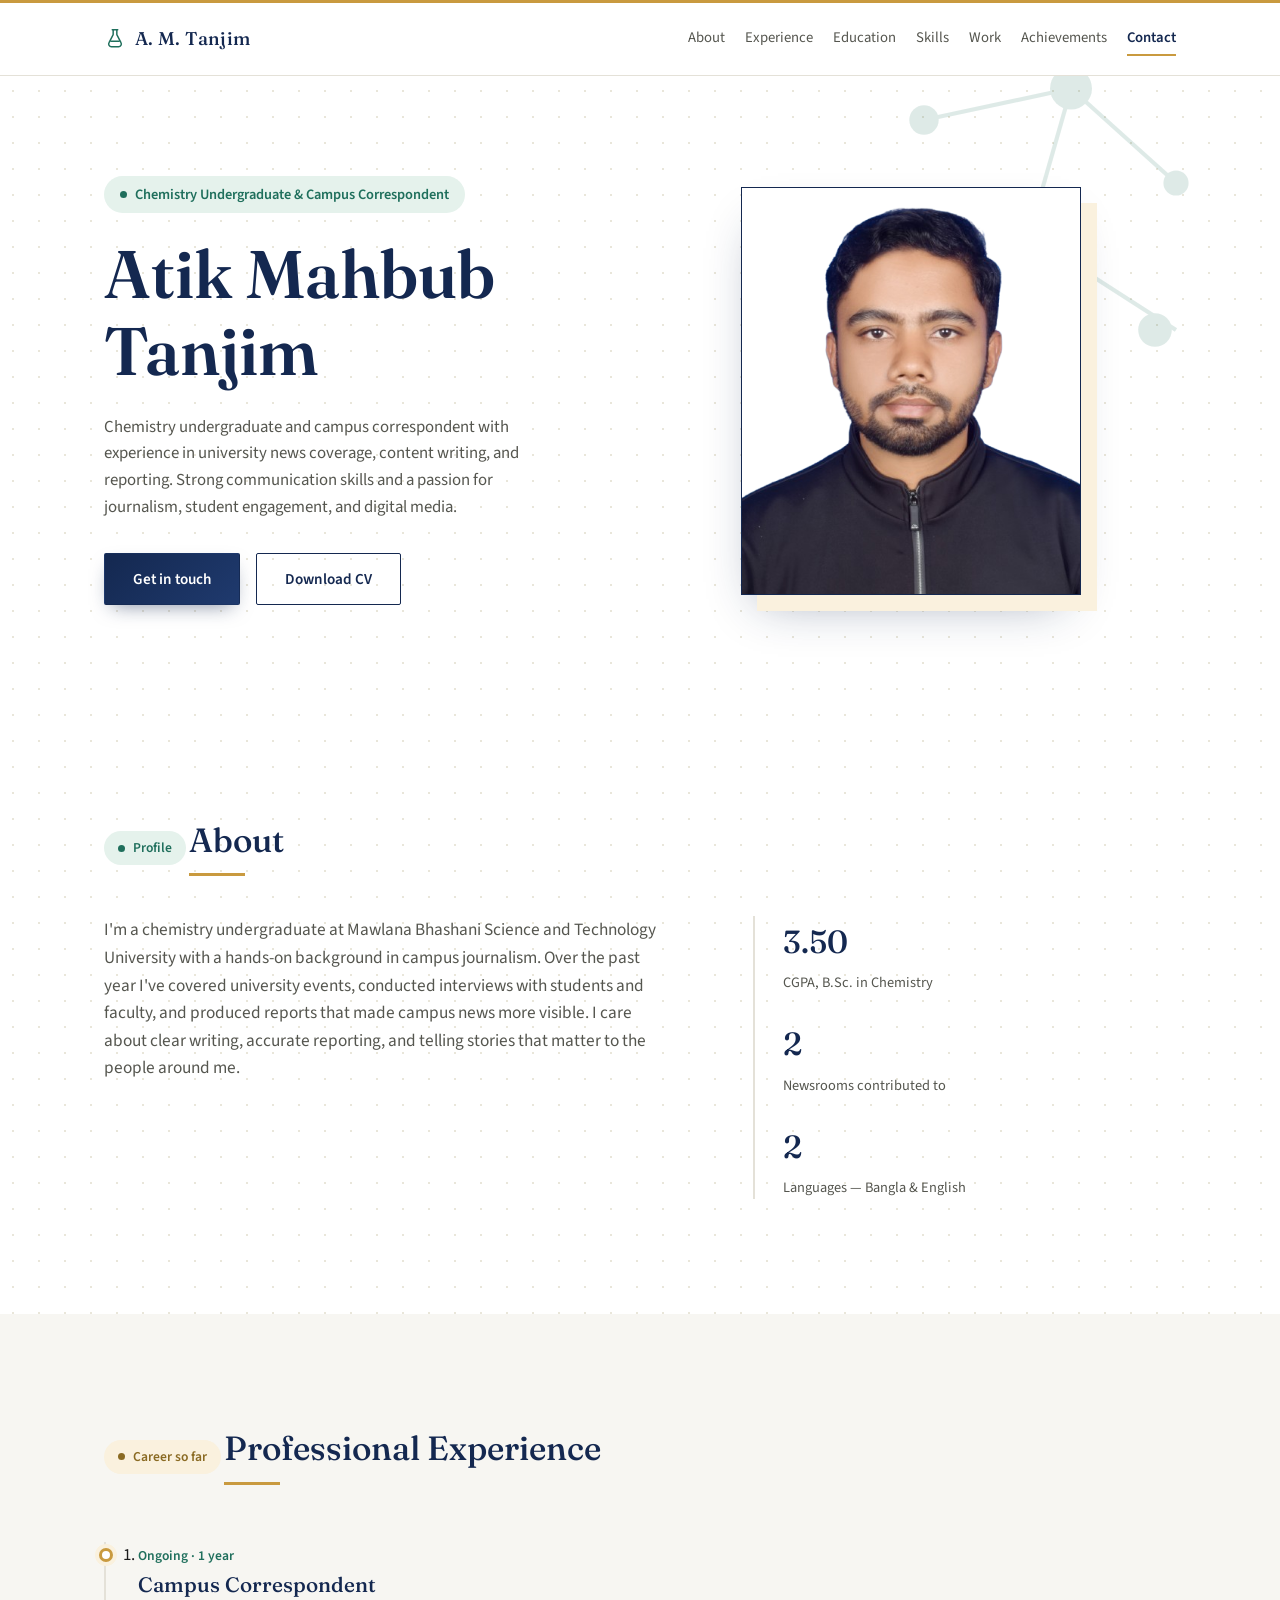
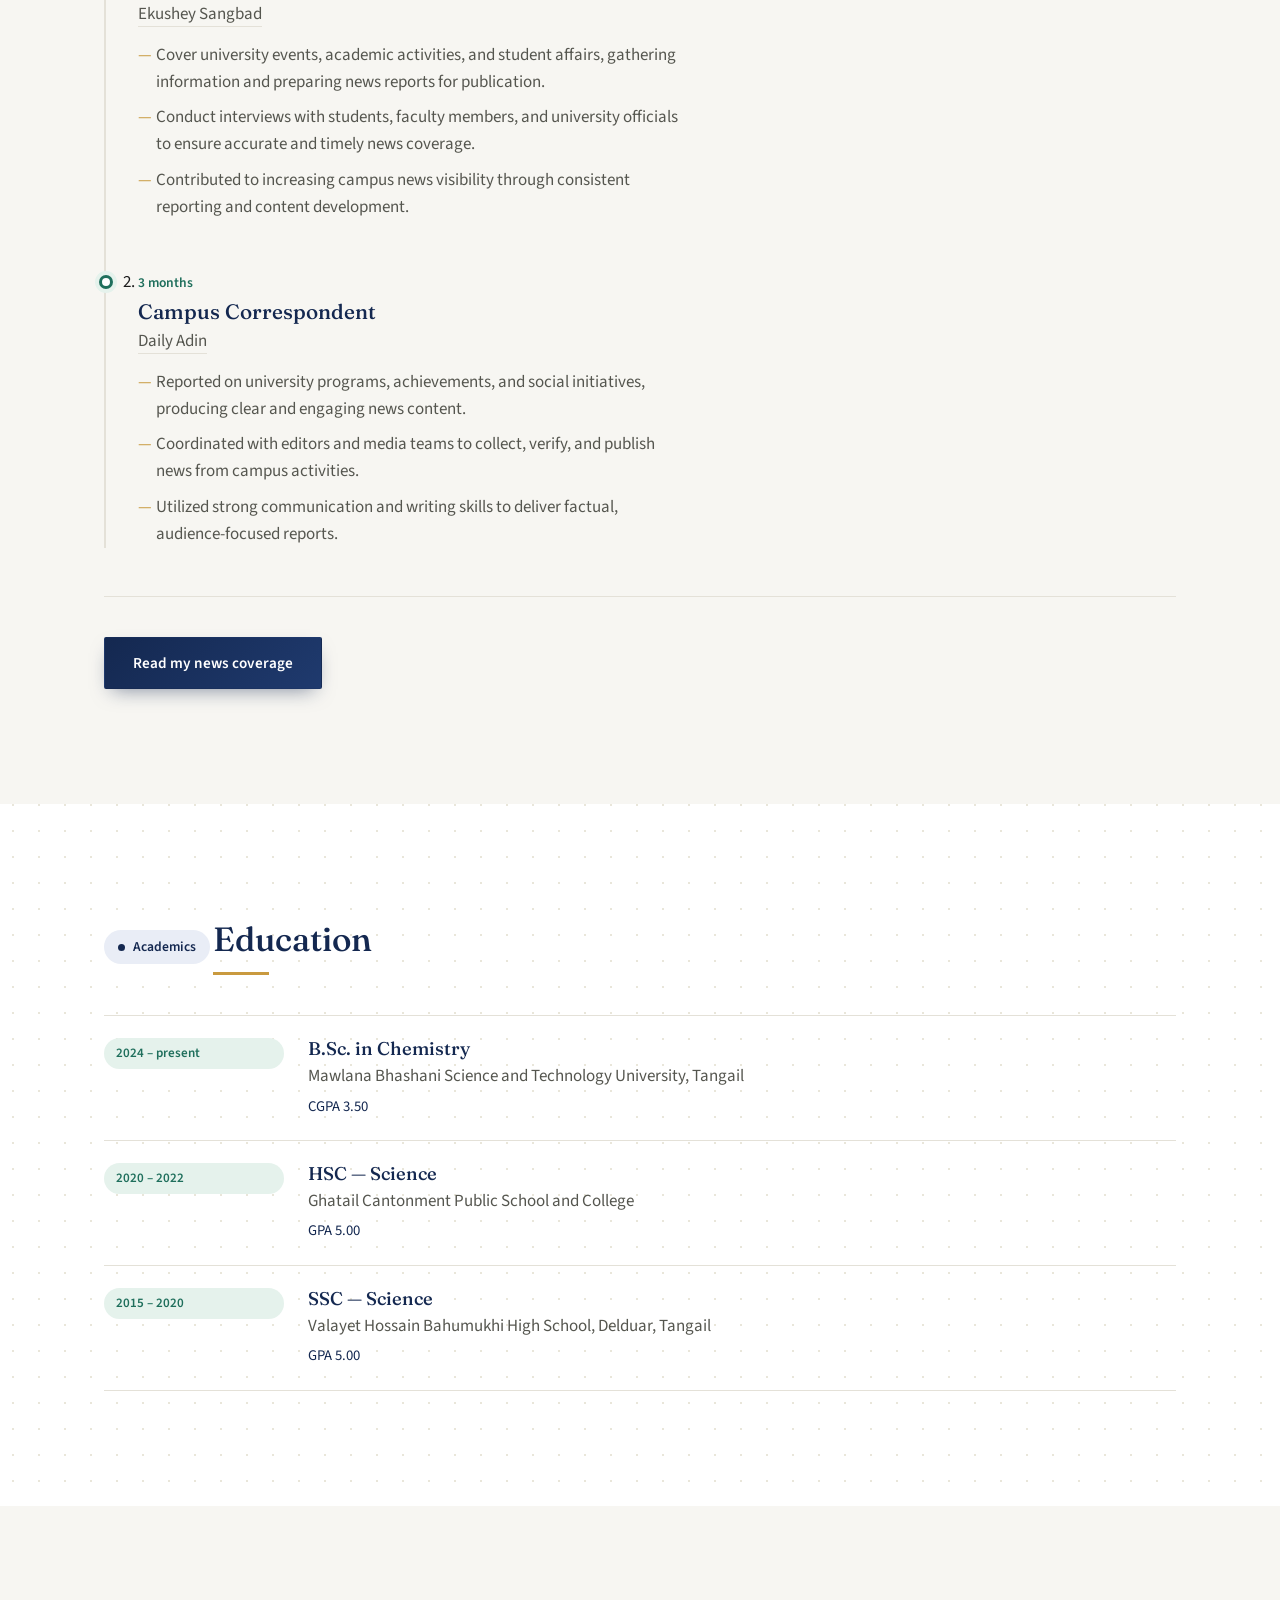
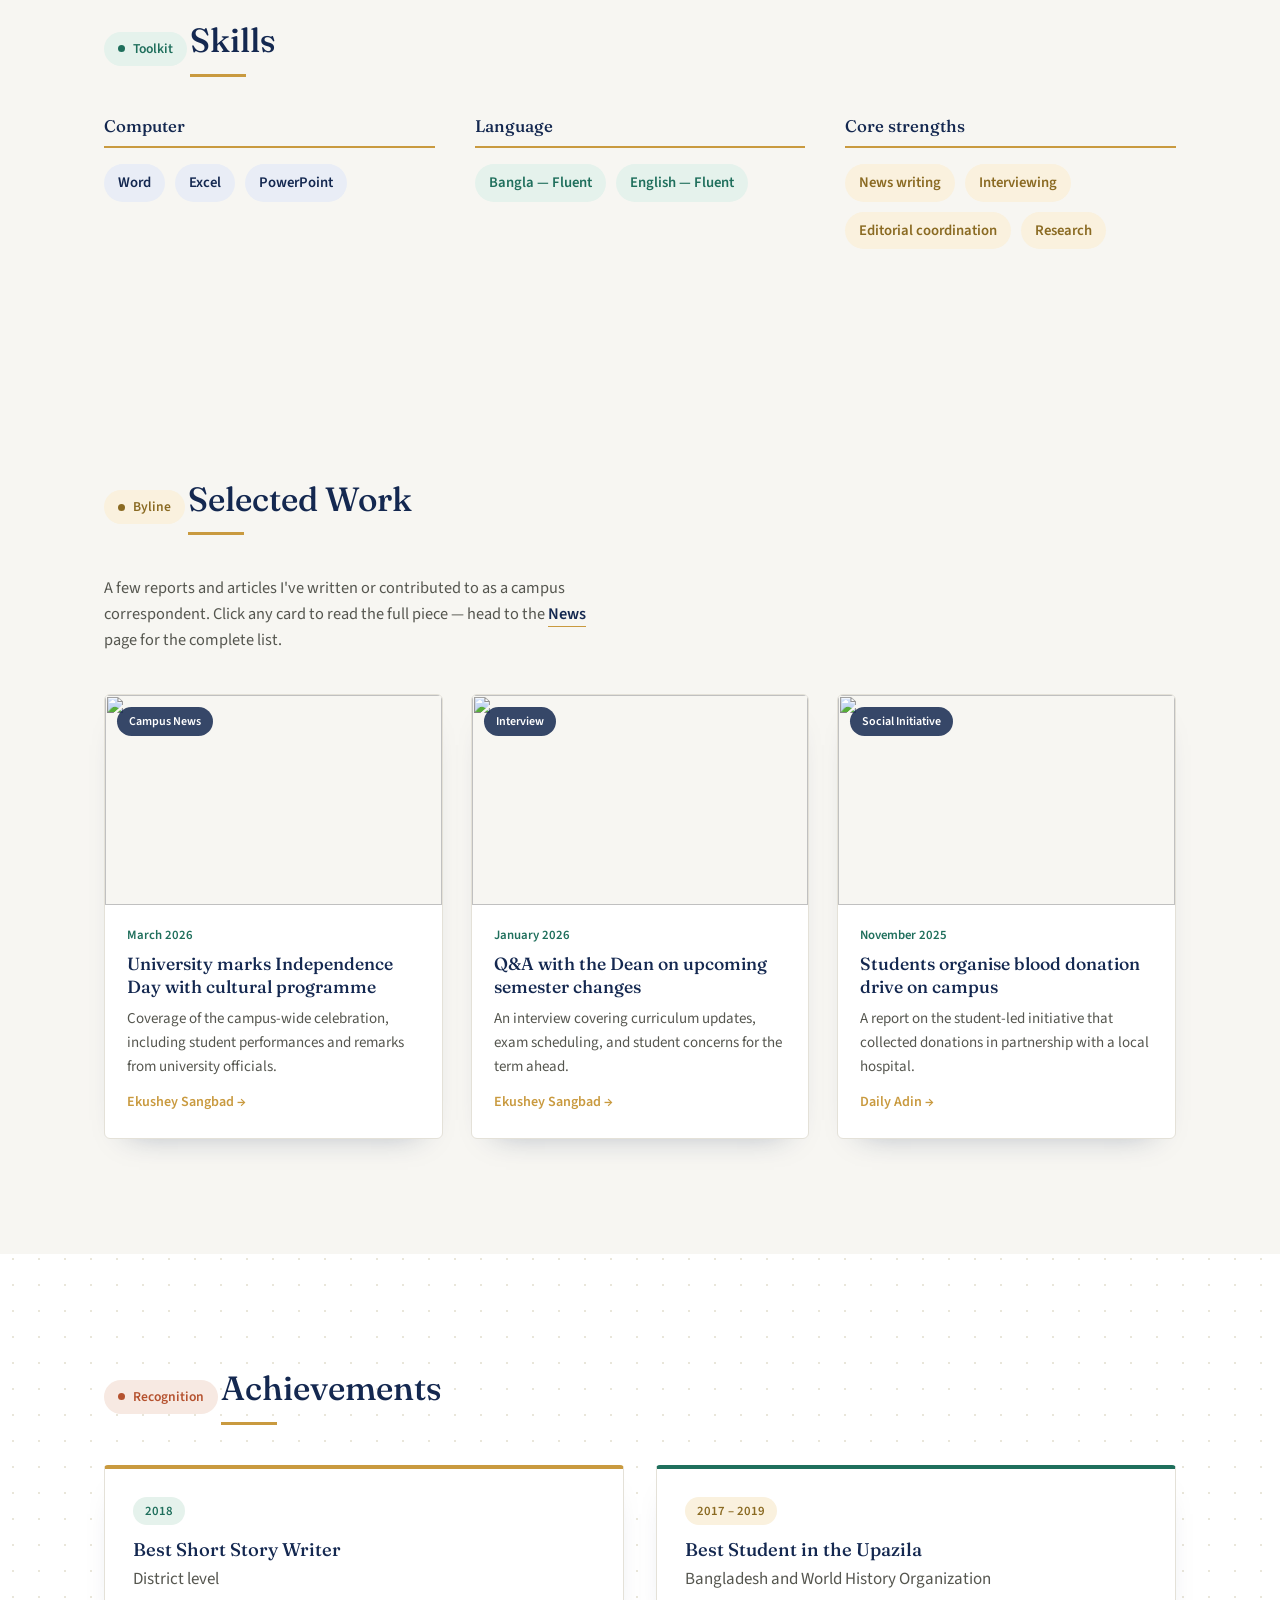
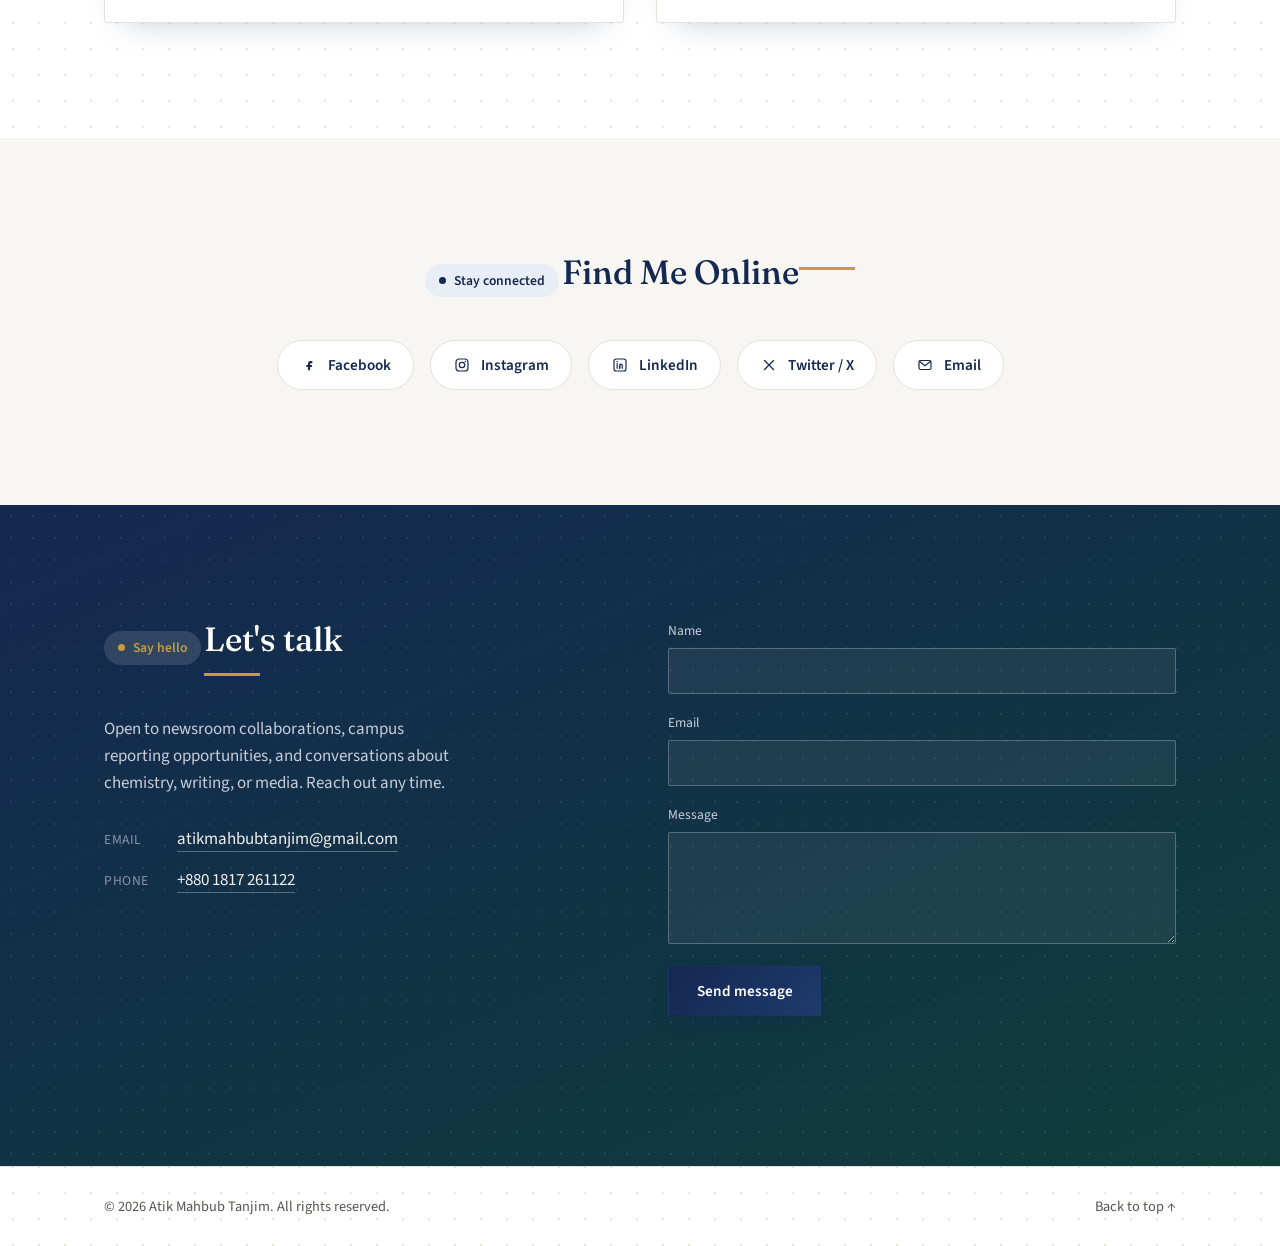
==== index.html @ 87c9ecf7 "fst stage" ====
<!DOCTYPE html>
<html lang="en">
<head>
<meta charset="UTF-8">
<meta name="viewport" content="width=device-width, initial-scale=1.0">
<title>Atik Mahbub Tanjim — Portfolio</title>
<link rel="preconnect" href="https://fonts.googleapis.com">
<link rel="preconnect" href="https://fonts.gstatic.com" crossorigin>
<link href="https://fonts.googleapis.com/css2?family=Fraunces:opsz,wght@9..144,400;9..144,500;9..144,600&family=Source+Sans+3:wght@400;500;600;700&display=swap" rel="stylesheet">
<link rel="stylesheet" href="style.css">
</head>
<body>

<!-- ============ HEADER / NAV ============ -->
<header class="site-header">
  <div class="container header-inner">
    <a href="#top" class="brand">
      <svg class="brand-mark" viewBox="0 0 24 24" fill="none" xmlns="http://www.w3.org/2000/svg" aria-hidden="true">
        <path d="M9 2h6M10 2v5.2L5.5 16A3 3 0 0 0 8.2 20.5h7.6A3 3 0 0 0 18.5 16L14 7.2V2" stroke="currentColor" stroke-width="1.6" stroke-linecap="round" stroke-linejoin="round"/>
        <path d="M7.5 14.5h9" stroke="currentColor" stroke-width="1.6" stroke-linecap="round"/>
      </svg>
      A. M. Tanjim
    </a>

    <button class="nav-toggle" id="navToggle" aria-label="Toggle navigation" aria-expanded="false">
      <span></span><span></span><span></span>
    </button>

    <nav class="site-nav" id="siteNav">
      <a href="#about">About</a>
      <a href="#experience">Experience</a>
      <a href="#education">Education</a>
      <a href="#skills">Skills</a>
      <a href="#work">Work</a>
      <a href="#achievements">Achievements</a>
      <a href="#contact" class="nav-cta">Contact</a>
    </nav>
  </div>
</header>

<main id="top">

  <!-- ============ HERO ============ -->
  <section class="hero container">
    <!-- decorative molecule motif, purely visual -->
    <svg class="hero-motif" viewBox="0 0 200 200" fill="none" xmlns="http://www.w3.org/2000/svg" aria-hidden="true">
      <circle cx="40" cy="40" r="7" fill="currentColor"/>
      <circle cx="110" cy="25" r="10" fill="currentColor"/>
      <circle cx="160" cy="70" r="6" fill="currentColor"/>
      <circle cx="90" cy="95" r="12" fill="currentColor"/>
      <circle cx="150" cy="140" r="8" fill="currentColor"/>
      <circle cx="55" cy="150" r="6" fill="currentColor"/>
      <line x1="40" y1="40" x2="110" y2="25" stroke="currentColor" stroke-width="2"/>
      <line x1="110" y1="25" x2="160" y2="70" stroke="currentColor" stroke-width="2"/>
      <line x1="110" y1="25" x2="90" y2="95" stroke="currentColor" stroke-width="2"/>
      <line x1="90" y1="95" x2="160" y2="140" stroke="currentColor" stroke-width="2"/>
      <line x1="90" y1="95" x2="55" y2="150" stroke="currentColor" stroke-width="2"/>
    </svg>

    <div class="hero-text">
      <p class="hero-kicker">Chemistry Undergraduate &amp; Campus Correspondent</p>
      <h1 class="hero-name">Atik Mahbub<br>Tanjim</h1>
      <p class="hero-summary">
        Chemistry undergraduate and campus correspondent with experience in
        university news coverage, content writing, and reporting. Strong
        communication skills and a passion for journalism, student
        engagement, and digital media.
      </p>
      <div class="hero-actions">
        <a href="#contact" class="btn btn-primary">Get in touch</a>
        <a href="https://drive.google.com/file/d/1IZigzf_Sqp4CQwXwoASq3M-AUhQZuPM5/view?usp=sharing" class="btn btn-ghost">Download CV</a>
      </div>
    </div>

    <div class="hero-photo-wrap">
      <!--
        PHOTO PLACEHOLDER (hero / profile photo)
        Replace the src below with your own image, e.g. "images/profile.jpg"
        Recommended: square or portrait photo, at least 500x600px.
      -->
      <img
        class="hero-photo"
        src="images/AtikMahabub.png"
        alt="Portrait of Atik Mahbub Tanjim">
    </div>
  </section>

  <!-- ============ ABOUT ============ -->
  <section id="about" class="section">
    <div class="container">
      <p class="eyebrow eyebrow-green">Profile</p>
      <h2 class="section-title">About</h2>
      <div class="about-grid">
        <p class="about-text">
          I'm a chemistry undergraduate at Mawlana Bhashani Science and
          Technology University with a hands-on background in campus
          journalism. Over the past year I've covered university events,
          conducted interviews with students and faculty, and produced
          reports that made campus news more visible. I care about clear
          writing, accurate reporting, and telling stories that matter to
          the people around me.
        </p>
        <div class="about-facts">
          <div class="fact">
            <span class="fact-value">3.50</span>
            <span class="fact-label">CGPA, B.Sc. in Chemistry</span>
          </div>
          <div class="fact">
            <span class="fact-value">2</span>
            <span class="fact-label">Newsrooms contributed to</span>
          </div>
          <div class="fact">
            <span class="fact-value">2</span>
            <span class="fact-label">Languages — Bangla &amp; English</span>
          </div>
        </div>
      </div>
    </div>
  </section>

  <!-- ============ EXPERIENCE ============ -->
  <section id="experience" class="section section-alt">
    <div class="container">
      <p class="eyebrow eyebrow-gold">Career so far</p>
      <h2 class="section-title">Professional Experience</h2>

      <ol class="timeline">
        <li class="timeline-item">
          <div class="timeline-marker" aria-hidden="true"></div>
          <div class="timeline-content">
            <p class="timeline-period">Ongoing · 1 year</p>
            <h3 class="timeline-role">Campus Correspondent</h3>
            <p class="timeline-org">
              <a href="https://ekusheysangbad.com" target="_blank" rel="noopener">Ekushey Sangbad</a>
            </p>
            <ul class="timeline-list">
              <li>Cover university events, academic activities, and student affairs, gathering information and preparing news reports for publication.</li>
              <li>Conduct interviews with students, faculty members, and university officials to ensure accurate and timely news coverage.</li>
              <li>Contributed to increasing campus news visibility through consistent reporting and content development.</li>
            </ul>
          </div>
        </li>

        <li class="timeline-item">
          <div class="timeline-marker" aria-hidden="true"></div>
          <div class="timeline-content">
            <p class="timeline-period">3 months</p>
            <h3 class="timeline-role">Campus Correspondent</h3>
            <p class="timeline-org">
              <a href="https://dailyadin.com" target="_blank" rel="noopener">Daily Adin</a>
            </p>
            <ul class="timeline-list">
              <li>Reported on university programs, achievements, and social initiatives, producing clear and engaging news content.</li>
              <li>Coordinated with editors and media teams to collect, verify, and publish news from campus activities.</li>
              <li>Utilized strong communication and writing skills to deliver factual, audience-focused reports.</li>
            </ul>
          </div>
        </li>
      </ol>

      <div class="experience-cta">
        <a href="news.html" class="btn btn-primary">Read my news coverage</a>
      </div>
    </div>
  </section>

  <!-- ============ EDUCATION ============ -->
  <section id="education" class="section">
    <div class="container">
      <p class="eyebrow eyebrow-navy">Academics</p>
      <h2 class="section-title">Education</h2>

      <div class="edu-list">
        <div class="edu-item">
          <div class="edu-when">2024 – present</div>
          <div class="edu-what">
            <h3>B.Sc. in Chemistry</h3>
            <p>Mawlana Bhashani Science and Technology University, Tangail</p>
            <p class="edu-detail">CGPA 3.50</p>
          </div>
        </div>

        <div class="edu-item">
          <div class="edu-when">2020 – 2022</div>
          <div class="edu-what">
            <h3>HSC — Science</h3>
            <p>Ghatail Cantonment Public School and College</p>
            <p class="edu-detail">GPA 5.00</p>
          </div>
        </div>

        <div class="edu-item">
          <div class="edu-when">2015 – 2020</div>
          <div class="edu-what">
            <h3>SSC — Science</h3>
            <p>Valayet Hossain Bahumukhi High School, Delduar, Tangail</p>
            <p class="edu-detail">GPA 5.00</p>
          </div>
        </div>
      </div>
    </div>
  </section>

  <!-- ============ SKILLS ============ -->
  <section id="skills" class="section section-alt">
    <div class="container">
      <p class="eyebrow eyebrow-green">Toolkit</p>
      <h2 class="section-title">Skills</h2>

      <div class="skills-grid">
        <div class="skill-block">
          <h3>Computer</h3>
          <ul class="tag-list">
            <li>Word</li>
            <li>Excel</li>
            <li>PowerPoint</li>
          </ul>
        </div>
        <div class="skill-block">
          <h3>Language</h3>
          <ul class="tag-list">
            <li>Bangla — Fluent</li>
            <li>English — Fluent</li>
          </ul>
        </div>
        <div class="skill-block">
          <h3>Core strengths</h3>
          <ul class="tag-list">
            <li>News writing</li>
            <li>Interviewing</li>
            <li>Editorial coordination</li>
            <li>Research</li>
          </ul>
        </div>
      </div>
    </div>
  </section>

  <!-- ============ WORK / IN THE NEWS ============ -->
  <section id="work" class="section section-alt">
    <div class="container">
      <p class="eyebrow eyebrow-gold">Byline</p>
      <h2 class="section-title">Selected Work</h2>
      <p class="work-lede">
        A few reports and articles I've written or contributed to as a
        campus correspondent. Click any card to read the full piece —
        head to the <a href="news.html">News</a> page for the complete list.
      </p>

      <!--
        These cards are generated automatically from NEWS_ARTICLES,
        defined in news-data.js. To add or change an article, edit
        that file only — this grid (and the full News page) updates
        to match. Only the first 3 entries are shown here.
      -->
      <div class="news-grid" id="workGrid" data-limit="3"></div>

      <noscript>
        <p>Enable JavaScript to see the latest articles, or visit the
          <a href="news.html">News page</a> directly.</p>
      </noscript>
    </div>
  </section>

  <!-- ============ ACHIEVEMENTS ============ -->
  <section id="achievements" class="section">
    <div class="container">
      <p class="eyebrow eyebrow-rust">Recognition</p>
      <h2 class="section-title">Achievements</h2>

      <div class="achievements-grid">
        <div class="achievement">
          <p class="achievement-year">2018</p>
          <h3>Best Short Story Writer</h3>
          <p>District level</p>
        </div>
        <div class="achievement">
          <p class="achievement-year">2017 – 2019</p>
          <h3>Best Student in the Upazila</h3>
          <p>Bangladesh and World History Organization</p>
        </div>
      </div>
    </div>
  </section>

  <!-- ============ SOCIAL / CONNECT ============ -->
  <section id="connect" class="section section-alt social-section">
    <div class="container">
      <p class="eyebrow eyebrow-navy">Stay connected</p>
      <h2 class="section-title">Find Me Online</h2>

      <ul class="social-list">
        <!-- Demo links — replace href="#" with your real profile URLs -->
        <li>
          <a href="#" class="social-link" aria-label="Facebook" target="_blank" rel="noopener">
            <svg viewBox="0 0 24 24" fill="none" xmlns="http://www.w3.org/2000/svg" aria-hidden="true">
              <path d="M14 9.5h2.5V6.8h-2.5c-2 0-3.3 1.3-3.3 3.3v1.9H8.5v2.8h2.2V19h2.8v-4.2h2.2l.4-2.8h-2.6v-1.6c0-.6.4-.9.9-.9Z" fill="currentColor"/>
            </svg>
            <span>Facebook</span>
          </a>
        </li>
        <li>
          <a href="#" class="social-link" aria-label="Instagram" target="_blank" rel="noopener">
            <svg viewBox="0 0 24 24" fill="none" xmlns="http://www.w3.org/2000/svg" aria-hidden="true">
              <rect x="4" y="4" width="16" height="16" rx="4.5" stroke="currentColor" stroke-width="1.6"/>
              <circle cx="12" cy="12" r="3.6" stroke="currentColor" stroke-width="1.6"/>
              <circle cx="16.6" cy="7.4" r="1" fill="currentColor"/>
            </svg>
            <span>Instagram</span>
          </a>
        </li>
        <li>
          <a href="#" class="social-link" aria-label="LinkedIn" target="_blank" rel="noopener">
            <svg viewBox="0 0 24 24" fill="none" xmlns="http://www.w3.org/2000/svg" aria-hidden="true">
              <rect x="4" y="4" width="16" height="16" rx="3" stroke="currentColor" stroke-width="1.6"/>
              <path d="M8.2 10.2v6" stroke="currentColor" stroke-width="1.6" stroke-linecap="round"/>
              <circle cx="8.2" cy="7.7" r="1" fill="currentColor"/>
              <path d="M11.6 16.2v-3.4c0-1.2.8-1.9 1.8-1.9 1 0 1.6.7 1.6 1.9v3.4" stroke="currentColor" stroke-width="1.6" stroke-linecap="round" stroke-linejoin="round"/>
              <path d="M11.6 12v4.2" stroke="currentColor" stroke-width="1.6" stroke-linecap="round"/>
            </svg>
            <span>LinkedIn</span>
          </a>
        </li>
        <li>
          <a href="#" class="social-link" aria-label="Twitter / X" target="_blank" rel="noopener">
            <svg viewBox="0 0 24 24" fill="none" xmlns="http://www.w3.org/2000/svg" aria-hidden="true">
              <path d="M6 6l12 12M18 6 6 18" stroke="currentColor" stroke-width="1.7" stroke-linecap="round"/>
            </svg>
            <span>Twitter / X</span>
          </a>
        </li>
        <li>
          <a href="mailto:atikmahbubtanjim@gmail.com" class="social-link" aria-label="Email">
            <svg viewBox="0 0 24 24" fill="none" xmlns="http://www.w3.org/2000/svg" aria-hidden="true">
              <rect x="4" y="6" width="16" height="12" rx="2" stroke="currentColor" stroke-width="1.6"/>
              <path d="M4.5 7 12 13l7.5-6" stroke="currentColor" stroke-width="1.6" stroke-linecap="round" stroke-linejoin="round"/>
            </svg>
            <span>Email</span>
          </a>
        </li>
      </ul>
    </div>
  </section>

  <!-- ============ CONTACT ============ -->
  <section id="contact" class="section section-contact">
    <div class="container contact-inner">
      <div>
        <p class="eyebrow">Say hello</p>
        <h2 class="section-title">Let's talk</h2>
        <p class="contact-lede">
          Open to newsroom collaborations, campus reporting opportunities,
          and conversations about chemistry, writing, or media. Reach out
          any time.
        </p>
        <ul class="contact-details">
          <li>
            <span class="contact-label">Email</span>
            <a href="mailto:atikmahbubtanjim@gmail.com">atikmahbubtanjim@gmail.com</a>
          </li>
          <li>
            <span class="contact-label">Phone</span>
            <a href="tel:+8801817261122">+880 1817 261122</a>
          </li>
        </ul>
      </div>

      <form class="contact-form" id="contactForm" novalidate>
        <div class="form-row">
          <label for="name">Name</label>
          <input type="text" id="name" name="name" required>
        </div>
        <div class="form-row">
          <label for="email">Email</label>
          <input type="email" id="email" name="email" required>
        </div>
        <div class="form-row">
          <label for="message">Message</label>
          <textarea id="message" name="message" rows="4" required></textarea>
        </div>
        <button type="submit" class="btn btn-primary form-submit">Send message</button>
        <p class="form-note" id="formNote" role="status" aria-live="polite"></p>
      </form>
    </div>
  </section>

</main>

<footer class="site-footer">
  <div class="container footer-inner">
    <p>&copy; <span id="year"></span> Atik Mahbub Tanjim. All rights reserved.</p>
    <a href="#top" class="back-to-top">Back to top ↑</a>
  </div>
</footer>

<script src="news-data.js"></script>
<script src="script.js"></script>
</body>
</html>
---- style.css ----
/* =====================================================
   DESIGN TOKENS
   ===================================================== */
:root {
  --color-bg:        #ffffff;
  --color-bg-alt:    #f7f6f2;   /* very subtle warm off-white for alt sections */
  --color-ink:       #1b1b1b;
  --color-ink-soft:  #55564f;
  --color-navy:      #142850;   /* headings / primary ink accent */
  --color-navy-2:    #1f3a6e;   /* lighter navy for gradients */
  --color-green:     #1f6f5c;   /* chemistry-flask teal-green */
  --color-green-2:   #2f8f75;
  --color-brass:     #c99a3f;   /* rule lines / highlight, ink-ribbon gold */
  --color-rust:      #b5522f;   /* warm accent, used sparingly */
  --color-border:    #e4e1d8;

  --tint-navy:  #e9edf6;
  --tint-green: #e5f2ec;
  --tint-gold:  #faf1de;
  --tint-rust:  #f7e9e2;

  --font-display: "Fraunces", Georgia, "Times New Roman", serif;
  --font-body:    "Source Sans 3", -apple-system, BlinkMacSystemFont, "Segoe UI", sans-serif;

  --max-width: 1120px;
  --gap-section: clamp(64px, 9vw, 120px);
}

/* =====================================================
   RESET / BASE
   ===================================================== */
* { box-sizing: border-box; }

html {
  scroll-behavior: smooth;
  scroll-padding-top: 84px;
}

body {
  margin: 0;
  background:
    radial-gradient(circle, #e9e6da 1px, transparent 1px) 0 0 / 26px 26px,
    var(--color-bg);
  color: var(--color-ink);
  font-family: var(--font-body);
  font-size: 17px;
  line-height: 1.6;
  -webkit-font-smoothing: antialiased;
}

img { max-width: 100%; display: block; }

a {
  color: inherit;
  text-decoration: none;
}

h1, h2, h3 {
  font-family: var(--font-display);
  color: var(--color-navy);
  margin: 0;
  line-height: 1.15;
}

ul { margin: 0; padding: 0; list-style: none; }
p { margin: 0; }

.container {
  max-width: var(--max-width);
  margin-inline: auto;
  padding-inline: 24px;
}

.section {
  padding-block: var(--gap-section);
}

.section-alt {
  background: var(--color-bg-alt);
}

.section-title {
  font-size: clamp(1.6rem, 3vw, 2.1rem);
  font-weight: 500;
  margin-bottom: 40px;
  position: relative;
  display: inline-block;
}

.section-title::after {
  content: "";
  display: block;
  width: 56px;
  height: 3px;
  background: var(--color-brass);
  margin-top: 14px;
}

/* Colored eyebrow badge shown above a section title */
.eyebrow {
  display: inline-flex;
  align-items: center;
  gap: 8px;
  padding: 6px 14px;
  border-radius: 999px;
  font-size: 0.85rem;
  font-weight: 600;
  margin-bottom: 16px;
}

.eyebrow::before {
  content: "";
  width: 7px;
  height: 7px;
  border-radius: 50%;
  background: currentColor;
}

.eyebrow-navy  { background: var(--tint-navy);  color: var(--color-navy); }
.eyebrow-green { background: var(--tint-green); color: var(--color-green); }
.eyebrow-gold  { background: var(--tint-gold);  color: #8a6a22; }
.eyebrow-rust  { background: var(--tint-rust);  color: var(--color-rust); }

/* =====================================================
   BUTTONS
   ===================================================== */
.btn {
  display: inline-flex;
  align-items: center;
  justify-content: center;
  padding: 13px 28px;
  font-family: var(--font-body);
  font-size: 0.95rem;
  font-weight: 600;
  border-radius: 2px;
  border: 1.5px solid transparent;
  cursor: pointer;
  transition: background-color .18s ease, color .18s ease, border-color .18s ease;
}

.btn-primary {
  background: linear-gradient(135deg, var(--color-navy), var(--color-navy-2));
  color: #fff;
  box-shadow: 0 8px 20px -8px rgba(20, 40, 80, 0.55);
}
.btn-primary:hover { background: linear-gradient(135deg, #0e1c39, var(--color-navy)); }

.btn-ghost {
  background: transparent;
  color: var(--color-navy);
  border-color: var(--color-navy);
}
.btn-ghost:hover {
  background: var(--color-navy);
  color: #fff;
}

/* =====================================================
   HEADER / NAV
   ===================================================== */
.site-header {
  position: sticky;
  top: 0;
  z-index: 100;
  background: rgba(255, 255, 255, 0.92);
  backdrop-filter: saturate(180%) blur(8px);
  border-bottom: 1px solid var(--color-border);
  border-top: 3px solid var(--color-brass);
}

.header-inner {
  display: flex;
  align-items: center;
  justify-content: space-between;
  height: 72px;
}

.brand {
  display: inline-flex;
  align-items: center;
  gap: 9px;
  font-family: var(--font-display);
  font-size: 1.15rem;
  font-weight: 500;
  color: var(--color-navy);
  letter-spacing: 0.02em;
}

.brand-mark {
  width: 22px;
  height: 22px;
  color: var(--color-green);
  flex-shrink: 0;
}

.site-nav {
  display: flex;
  align-items: center;
  gap: 20px;
}

.site-nav a {
  font-size: 0.92rem;
  color: var(--color-ink-soft);
  padding-block: 4px;
  border-bottom: 2px solid transparent;
  transition: color .15s ease, border-color .15s ease;
  white-space: nowrap;
}

.site-nav a:hover {
  color: var(--color-navy);
  border-color: var(--color-brass);
}

.nav-cta {
  color: var(--color-navy) !important;
  font-weight: 600;
}

.site-nav a.is-active {
  color: var(--color-navy);
  border-color: var(--color-brass);
}

.nav-toggle {
  display: none;
  flex-direction: column;
  justify-content: center;
  gap: 5px;
  width: 36px;
  height: 36px;
  background: none;
  border: none;
  cursor: pointer;
  padding: 0;
}

.nav-toggle span {
  display: block;
  width: 100%;
  height: 2px;
  background: var(--color-navy);
  transition: transform .2s ease, opacity .2s ease;
}

/* =====================================================
   HERO
   ===================================================== */
.hero {
  position: relative;
  display: grid;
  grid-template-columns: 1.15fr 0.85fr;
  align-items: center;
  gap: 48px;
  padding-block: clamp(56px, 9vw, 100px);
  overflow: hidden;
}

.hero-motif {
  position: absolute;
  top: -40px;
  right: -60px;
  width: 420px;
  height: 420px;
  color: var(--color-green);
  opacity: 0.14;
  pointer-events: none;
  z-index: 0;
}

.hero-text, .hero-photo-wrap { position: relative; z-index: 1; }

.hero-kicker {
  display: inline-flex;
  align-items: center;
  gap: 8px;
  padding: 7px 16px;
  border-radius: 999px;
  background: var(--tint-green);
  font-size: 0.9rem;
  color: var(--color-green);
  font-weight: 600;
  margin-bottom: 22px;
}

.hero-kicker::before {
  content: "";
  width: 7px;
  height: 7px;
  border-radius: 50%;
  background: currentColor;
}

.hero-name {
  font-size: clamp(2.4rem, 6vw, 4.2rem);
  font-weight: 600;
  margin-bottom: 24px;
}

.hero-summary {
  max-width: 52ch;
  color: var(--color-ink-soft);
  font-size: 1.05rem;
  margin-bottom: 32px;
}

.hero-actions {
  display: flex;
  gap: 16px;
  flex-wrap: wrap;
}

.hero-photo-wrap {
  justify-self: center;
  position: relative;
}

.hero-photo {
  width: min(100%, 340px);
  aspect-ratio: 5 / 6;
  object-fit: cover;
  border: 1px solid var(--color-navy);
  box-shadow:
    16px 16px 0 var(--tint-gold),
    0 24px 48px -20px rgba(20, 40, 80, 0.45);
}

/* =====================================================
   ABOUT
   ===================================================== */
.about-grid {
  display: grid;
  grid-template-columns: 1.4fr 1fr;
  gap: 56px;
  align-items: start;
}

.about-text {
  font-size: 1.08rem;
  color: var(--color-ink-soft);
  max-width: 62ch;
}

.about-facts {
  display: flex;
  flex-direction: column;
  gap: 24px;
  border-left: 2px solid var(--color-border);
  padding-left: 28px;
}

.fact-value {
  display: block;
  font-family: var(--font-display);
  font-size: 2rem;
  color: var(--color-navy);
  font-weight: 500;
}

.fact-label {
  display: block;
  font-size: 0.9rem;
  color: var(--color-ink-soft);
  margin-top: 4px;
}

/* =====================================================
   EXPERIENCE — TIMELINE
   ===================================================== */
.timeline {
  position: relative;
  padding-left: 32px;
  border-left: 2px solid var(--color-border);
  display: flex;
  flex-direction: column;
  gap: 48px;
}

.timeline-item {
  position: relative;
}

.timeline-marker {
  position: absolute;
  left: -39px;
  top: 6px;
  width: 14px;
  height: 14px;
  border-radius: 50%;
  background: #fff;
  border: 3px solid var(--color-brass);
  box-shadow: 0 0 0 4px var(--tint-gold);
}

.timeline-item:nth-child(2n) .timeline-marker {
  border-color: var(--color-green);
  box-shadow: 0 0 0 4px var(--tint-green);
}

.timeline-period {
  font-size: 0.85rem;
  color: var(--color-green);
  font-weight: 600;
  margin-bottom: 6px;
  text-transform: none;
}

.timeline-role {
  font-size: 1.3rem;
  font-weight: 500;
  margin-bottom: 4px;
}

.timeline-org a {
  color: var(--color-ink-soft);
  border-bottom: 1px solid var(--color-border);
}
.timeline-org a:hover { color: var(--color-navy); border-color: var(--color-navy); }

.timeline-list {
  margin-top: 14px;
  display: flex;
  flex-direction: column;
  gap: 8px;
  color: var(--color-ink-soft);
  max-width: 68ch;
}

.timeline-list li {
  padding-left: 18px;
  position: relative;
}

.timeline-list li::before {
  content: "—";
  position: absolute;
  left: 0;
  color: var(--color-brass);
}

.experience-cta {
  margin-top: 48px;
  padding-top: 40px;
  border-top: 1px solid var(--color-border);
}

/* =====================================================
   EDUCATION
   ===================================================== */
.edu-list {
  display: flex;
  flex-direction: column;
}

.edu-item {
  display: grid;
  grid-template-columns: 180px 1fr;
  gap: 24px;
  padding-block: 22px;
  border-top: 1px solid var(--color-border);
}

.edu-item:last-child { border-bottom: 1px solid var(--color-border); }

.edu-when {
  display: inline-block;
  align-self: start;
  font-size: 0.82rem;
  color: var(--color-green);
  background: var(--tint-green);
  font-weight: 600;
  padding: 5px 12px;
  border-radius: 999px;
}

.edu-what h3 {
  font-size: 1.15rem;
  font-weight: 500;
  margin-bottom: 4px;
}

.edu-what p {
  color: var(--color-ink-soft);
}

.edu-detail {
  margin-top: 4px;
  font-size: 0.92rem;
  color: var(--color-navy) !important;
}

/* =====================================================
   SKILLS
   ===================================================== */
.skills-grid {
  display: grid;
  grid-template-columns: repeat(3, 1fr);
  gap: 40px;
}

.skill-block h3 {
  font-size: 1.05rem;
  font-weight: 500;
  margin-bottom: 16px;
  padding-bottom: 10px;
  border-bottom: 2px solid var(--color-brass);
}

.tag-list {
  display: flex;
  flex-wrap: wrap;
  gap: 10px;
}

.tag-list li {
  color: var(--color-navy);
  background: var(--tint-navy);
  font-size: 0.92rem;
  font-weight: 600;
  padding: 7px 14px;
  border-radius: 999px;
}

.skill-block:nth-child(2) .tag-list li { color: var(--color-green); background: var(--tint-green); }
.skill-block:nth-child(3) .tag-list li { color: #8a6a22; background: var(--tint-gold); }

/* =====================================================
   ACHIEVEMENTS
   ===================================================== */
.achievements-grid {
  display: grid;
  grid-template-columns: repeat(2, 1fr);
  gap: 32px;
}

.achievement {
  padding: 28px;
  background: #fff;
  border: 1px solid var(--color-border);
  border-top: 4px solid var(--color-brass);
  border-radius: 4px;
  box-shadow: 0 16px 32px -22px rgba(20, 40, 80, 0.35);
}

.achievement:nth-child(2n) { border-top-color: var(--color-green); }

.achievement-year {
  display: inline-block;
  font-size: 0.8rem;
  color: var(--color-green);
  background: var(--tint-green);
  font-weight: 600;
  padding: 4px 12px;
  border-radius: 999px;
  margin-bottom: 14px;
}

.achievement:nth-child(2n) .achievement-year {
  color: #8a6a22;
  background: var(--tint-gold);
}

.achievement h3 {
  font-size: 1.15rem;
  font-weight: 500;
  margin-bottom: 6px;
}

.achievement p:last-child {
  color: var(--color-ink-soft);
}

/* =====================================================
   CONTACT
   ===================================================== */
.section-contact {
  background: linear-gradient(155deg, var(--color-navy) 0%, #0f3d3b 100%);
  color: #f2f0ea;
  position: relative;
  overflow: hidden;
}

.section-contact::before {
  content: "";
  position: absolute;
  inset: 0;
  background-image: radial-gradient(circle, rgba(255,255,255,0.08) 1px, transparent 1px);
  background-size: 22px 22px;
  pointer-events: none;
}

.section-contact .container { position: relative; }

.section-contact .section-title { color: #fff; }
.section-contact .section-title::after { background: var(--color-brass); }

.section-contact .eyebrow {
  background: rgba(255,255,255,0.12);
  color: var(--color-brass);
}

.contact-inner {
  display: grid;
  grid-template-columns: 1fr 1fr;
  gap: 56px;
  align-items: start;
}

.contact-lede {
  color: #c9cddb;
  max-width: 46ch;
  margin-bottom: 28px;
}

.contact-details {
  display: flex;
  flex-direction: column;
  gap: 14px;
}

.contact-label {
  display: inline-block;
  width: 70px;
  color: #8b93ab;
  font-size: 0.85rem;
  text-transform: uppercase;
  letter-spacing: 0.04em;
}

.contact-details a {
  border-bottom: 1px solid rgba(255,255,255,0.3);
}
.contact-details a:hover { border-color: var(--color-brass); }

.contact-form {
  display: flex;
  flex-direction: column;
  gap: 18px;
}

.form-row {
  display: flex;
  flex-direction: column;
  gap: 6px;
}

.form-row label {
  font-size: 0.85rem;
  color: #c9cddb;
}

.form-row input,
.form-row textarea {
  background: rgba(255,255,255,0.06);
  border: 1px solid rgba(255,255,255,0.25);
  border-radius: 2px;
  padding: 11px 14px;
  color: #fff;
  font-family: var(--font-body);
  font-size: 0.98rem;
  resize: vertical;
}

.form-row input:focus,
.form-row textarea:focus {
  outline: 2px solid var(--color-brass);
  outline-offset: 1px;
  background: rgba(255,255,255,0.1);
}

.form-submit { align-self: flex-start; margin-top: 4px; }

.form-note {
  min-height: 1.2em;
  font-size: 0.9rem;
  color: #b7dcc9;
}

/* =====================================================
   WORK / NEWS CARDS
   ===================================================== */
.work-lede {
  max-width: 62ch;
  color: var(--color-ink-soft);
  margin-bottom: 40px;
  font-size: 1.02rem;
}

.work-lede a {
  color: var(--color-navy);
  font-weight: 600;
  border-bottom: 1px solid var(--color-brass);
}

.news-grid {
  display: grid;
  grid-template-columns: repeat(3, 1fr);
  gap: 28px;
}

.news-card {
  display: flex;
  flex-direction: column;
  background: #fff;
  border: 1px solid var(--color-border);
  border-radius: 6px;
  overflow: hidden;
  box-shadow: 0 16px 32px -24px rgba(20, 40, 80, 0.4);
  transition: transform .18s ease, box-shadow .18s ease;
}

.news-card:hover {
  transform: translateY(-4px);
  box-shadow: 0 22px 40px -20px rgba(20, 40, 80, 0.45);
}

.news-card-image {
  position: relative;
  aspect-ratio: 16 / 10;
  overflow: hidden;
  background: var(--color-bg-alt);
}

.news-card-image img {
  width: 100%;
  height: 100%;
  object-fit: cover;
}

.news-card-tag {
  position: absolute;
  top: 12px;
  left: 12px;
  background: rgba(20, 40, 80, 0.85);
  color: #fff;
  font-size: 0.75rem;
  font-weight: 600;
  padding: 5px 12px;
  border-radius: 999px;
}

.news-card-body {
  padding: 20px 22px 24px;
  display: flex;
  flex-direction: column;
  gap: 8px;
  flex: 1;
}

.news-card-date {
  font-size: 0.8rem;
  color: var(--color-green);
  font-weight: 600;
}

.news-card-title {
  font-size: 1.1rem;
  font-weight: 500;
  color: var(--color-navy);
  line-height: 1.3;
}

.news-card-excerpt {
  color: var(--color-ink-soft);
  font-size: 0.94rem;
  flex: 1;
}

.news-card-source {
  margin-top: 4px;
  font-size: 0.88rem;
  font-weight: 600;
  color: var(--color-brass);
}

.news-empty {
  color: var(--color-ink-soft);
  grid-column: 1 / -1;
}

/* =====================================================
   NEWS PAGE HEADER (news.html)
   ===================================================== */
.page-header {
  padding-block: clamp(48px, 8vw, 80px) 20px;
}

.page-header-lede {
  max-width: 60ch;
  color: var(--color-ink-soft);
  font-size: 1.05rem;
  margin-top: 18px;
}

/* =====================================================
   SOCIAL / CONNECT SECTION
   ===================================================== */
.social-section .container {
  text-align: center;
}

.social-section .section-title,
.social-section .eyebrow {
  display: inline-flex;
}

.social-section .section-title::after {
  margin-inline: auto;
}

.social-list {
  display: flex;
  justify-content: center;
  flex-wrap: wrap;
  gap: 16px;
  margin-top: 8px;
}

.social-link {
  display: inline-flex;
  align-items: center;
  gap: 10px;
  padding: 12px 22px;
  border-radius: 999px;
  border: 1.5px solid var(--color-border);
  background: #fff;
  color: var(--color-navy);
  font-weight: 600;
  font-size: 0.95rem;
  transition: background-color .16s ease, border-color .16s ease, color .16s ease, transform .16s ease;
}

.social-link svg {
  width: 18px;
  height: 18px;
  flex-shrink: 0;
}

.social-link:hover {
  background: var(--color-navy);
  border-color: var(--color-navy);
  color: #fff;
  transform: translateY(-2px);
}

.site-footer {
  border-top: 1px solid var(--color-border);
  padding-block: 28px;
}

.footer-inner {
  display: flex;
  justify-content: space-between;
  align-items: center;
  flex-wrap: wrap;
  gap: 12px;
  font-size: 0.9rem;
  color: var(--color-ink-soft);
}

.back-to-top:hover { color: var(--color-navy); }

/* =====================================================
   ACCESSIBILITY
   ===================================================== */
a:focus-visible,
button:focus-visible {
  outline: 2px solid var(--color-brass);
  outline-offset: 2px;
}

@media (prefers-reduced-motion: reduce) {
  html { scroll-behavior: auto; }
  * { transition: none !important; }
}

/* =====================================================
   RESPONSIVE — NAV COLLAPSES EARLIER THAN LAYOUT
   ===================================================== */
@media (max-width: 860px) {
  .nav-toggle { display: flex; }

  .site-nav {
    position: absolute;
    top: 72px;
    left: 0;
    right: 0;
    background: #fff;
    border-bottom: 1px solid var(--color-border);
    flex-direction: column;
    align-items: flex-start;
    gap: 0;
    padding: 8px 24px 20px;
    transform: translateY(-8px);
    opacity: 0;
    pointer-events: none;
    transition: opacity .18s ease, transform .18s ease;
  }

  .site-nav.is-open {
    opacity: 1;
    transform: translateY(0);
    pointer-events: auto;
  }

  .site-nav a {
    width: 100%;
    padding-block: 12px;
    border-bottom: 1px solid var(--color-border);
  }
}

/* =====================================================
   RESPONSIVE — TABLET
   ===================================================== */
@media (max-width: 900px) {
  .hero {
    grid-template-columns: 1fr;
    text-align: left;
  }
  .hero-photo-wrap { justify-self: start; order: -1; }
  .hero-photo { width: min(100%, 260px); }

  .about-grid { grid-template-columns: 1fr; }
  .about-facts {
    flex-direction: row;
    flex-wrap: wrap;
    border-left: none;
    border-top: 2px solid var(--color-border);
    padding-left: 0;
    padding-top: 24px;
  }
  .about-facts .fact { flex: 1 1 160px; }

  .skills-grid { grid-template-columns: 1fr 1fr; }
  .achievements-grid { grid-template-columns: 1fr; }
  .contact-inner { grid-template-columns: 1fr; }
  .news-grid { grid-template-columns: 1fr 1fr; }
}

/* =====================================================
   RESPONSIVE — MOBILE
   ===================================================== */
@media (max-width: 640px) {
  body { font-size: 16px; }

  .edu-item { grid-template-columns: 1fr; gap: 6px; }
  .skills-grid { grid-template-columns: 1fr; gap: 28px; }
  .hero-actions { flex-direction: column; align-items: stretch; }
  .hero-actions .btn { width: 100%; }
  .news-grid { grid-template-columns: 1fr; }
}
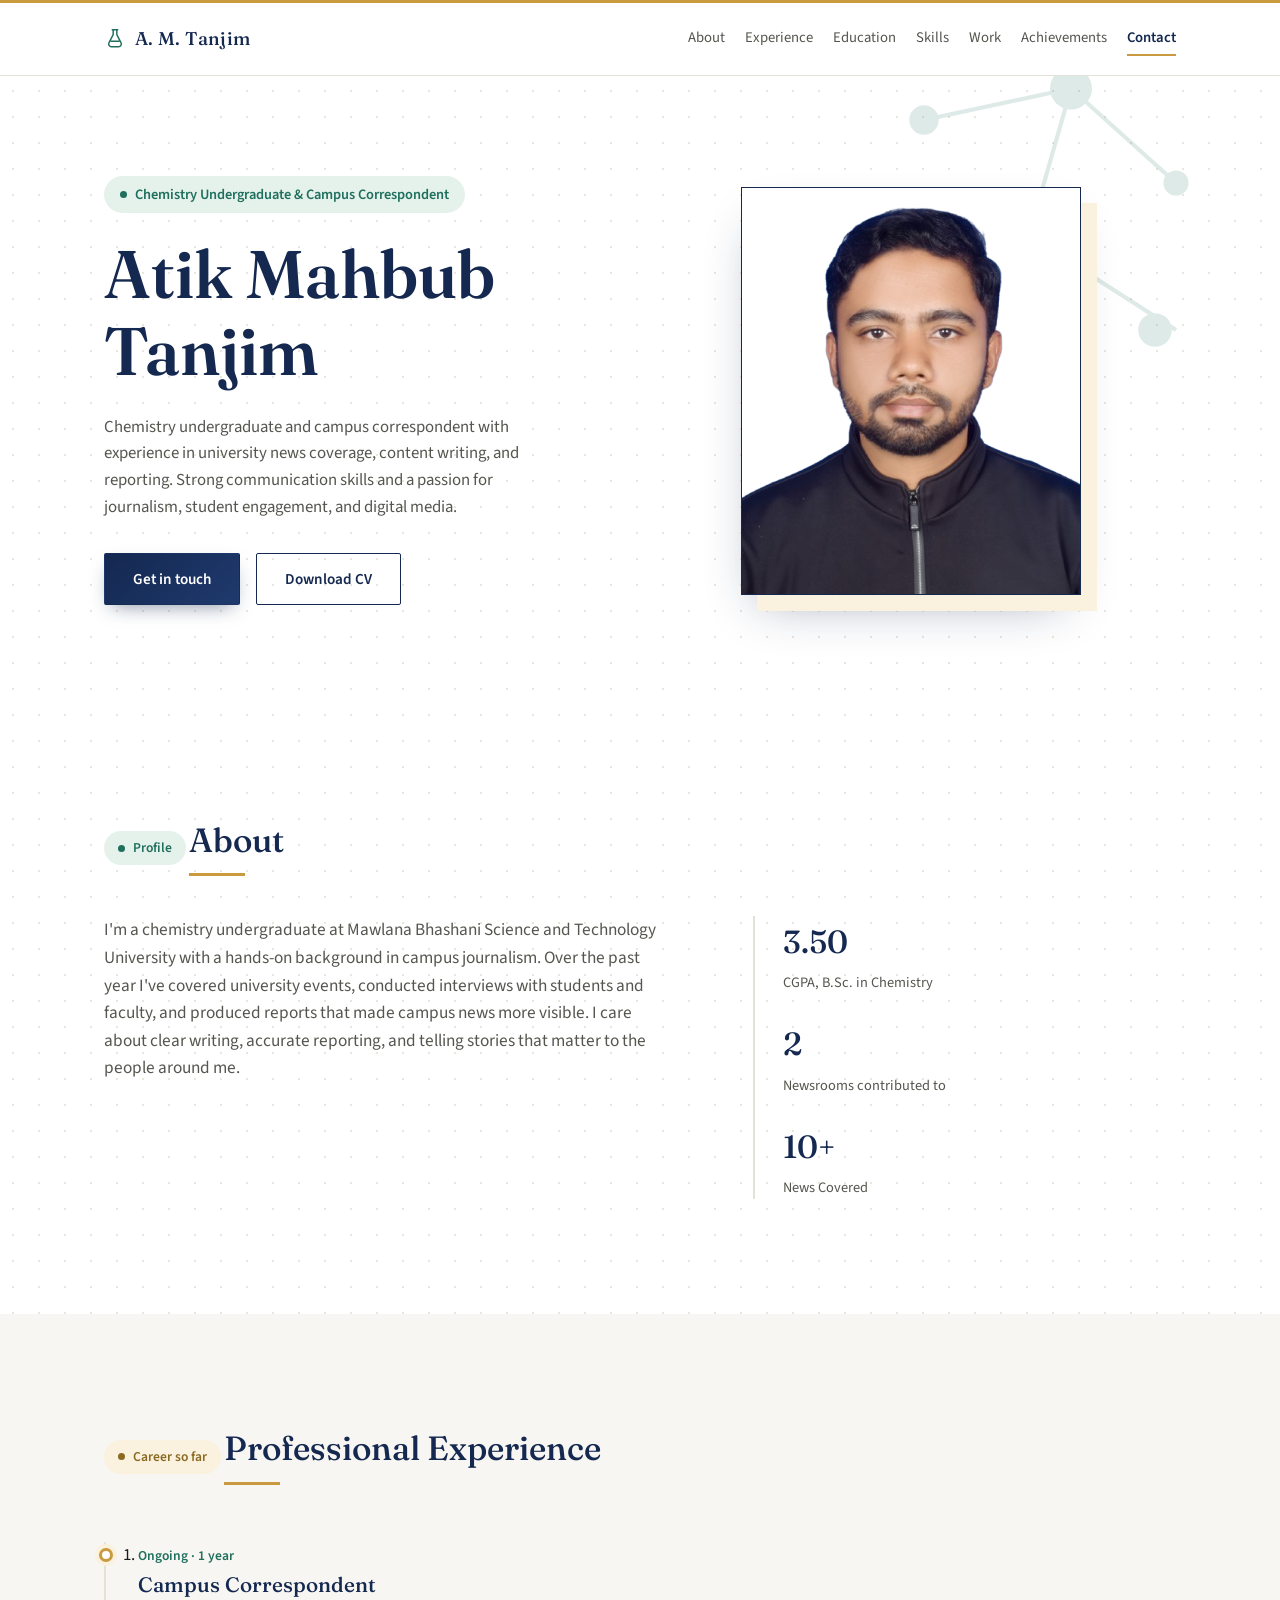
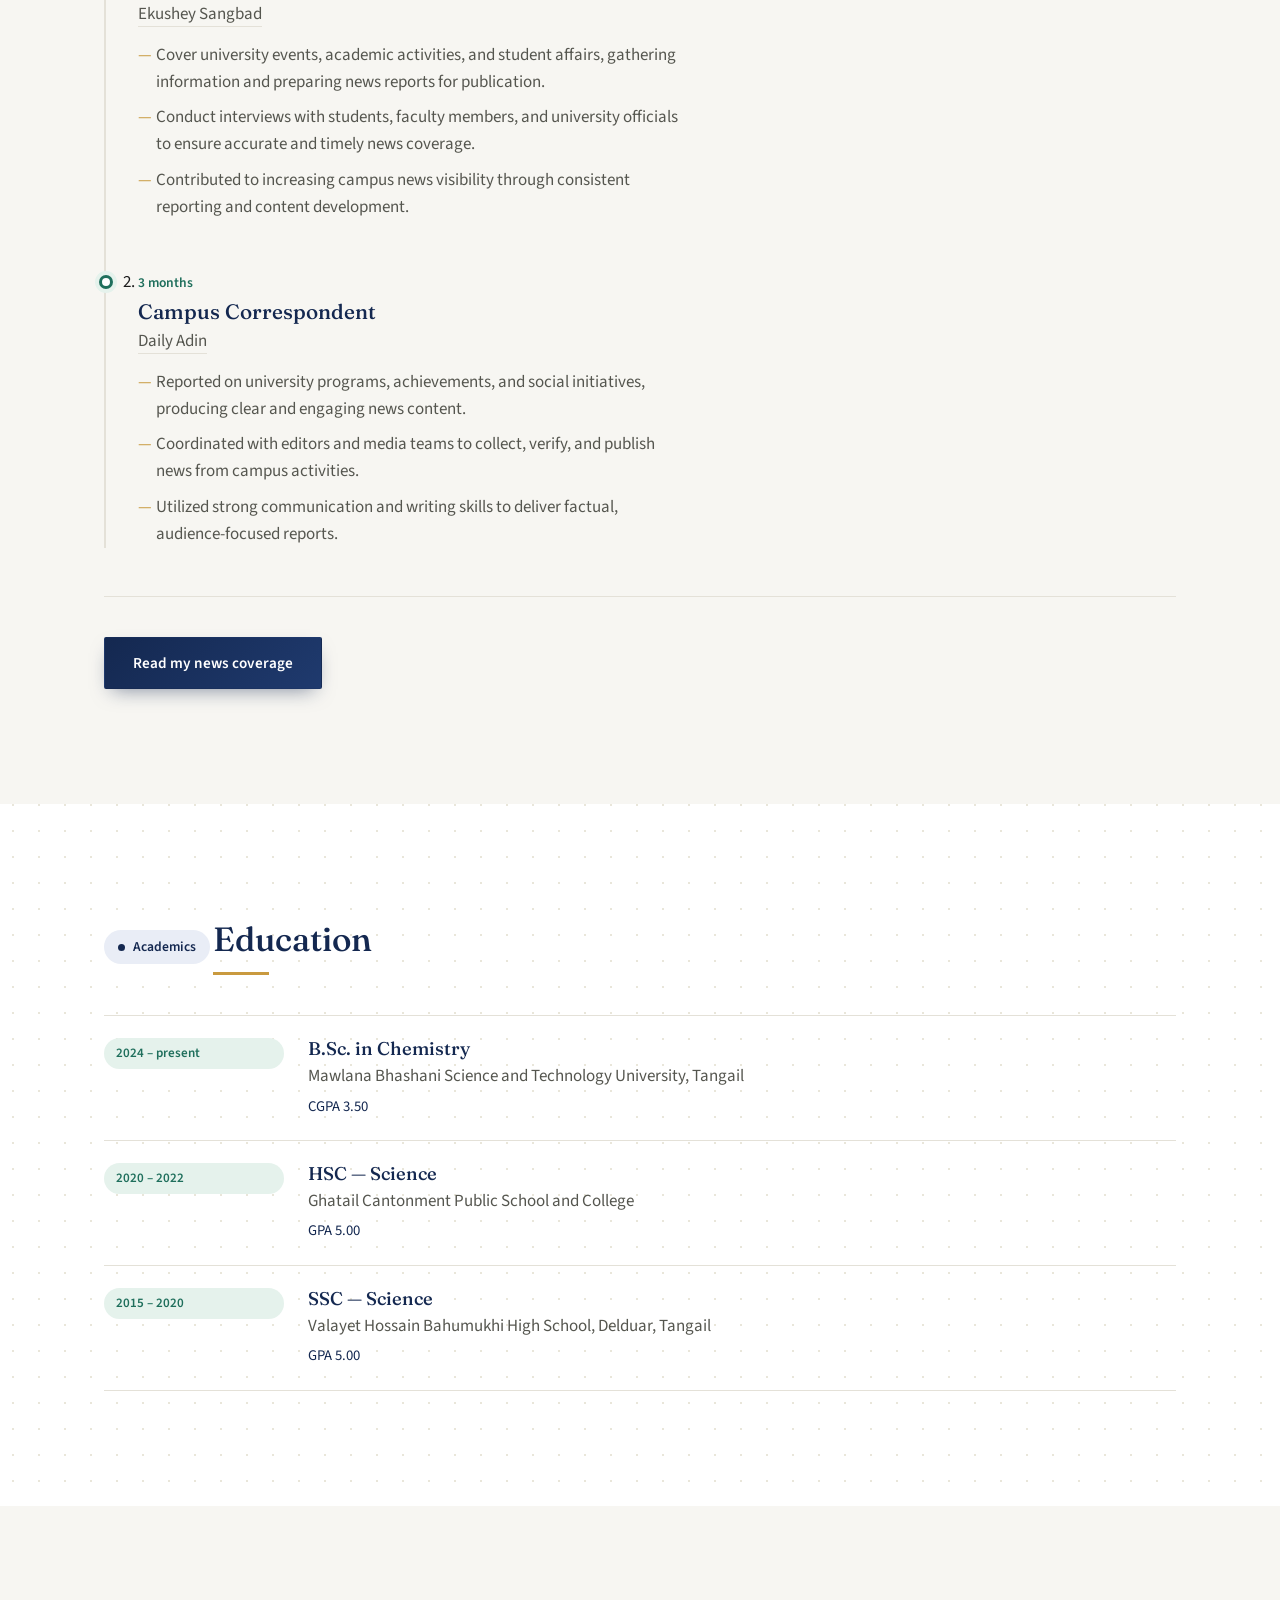
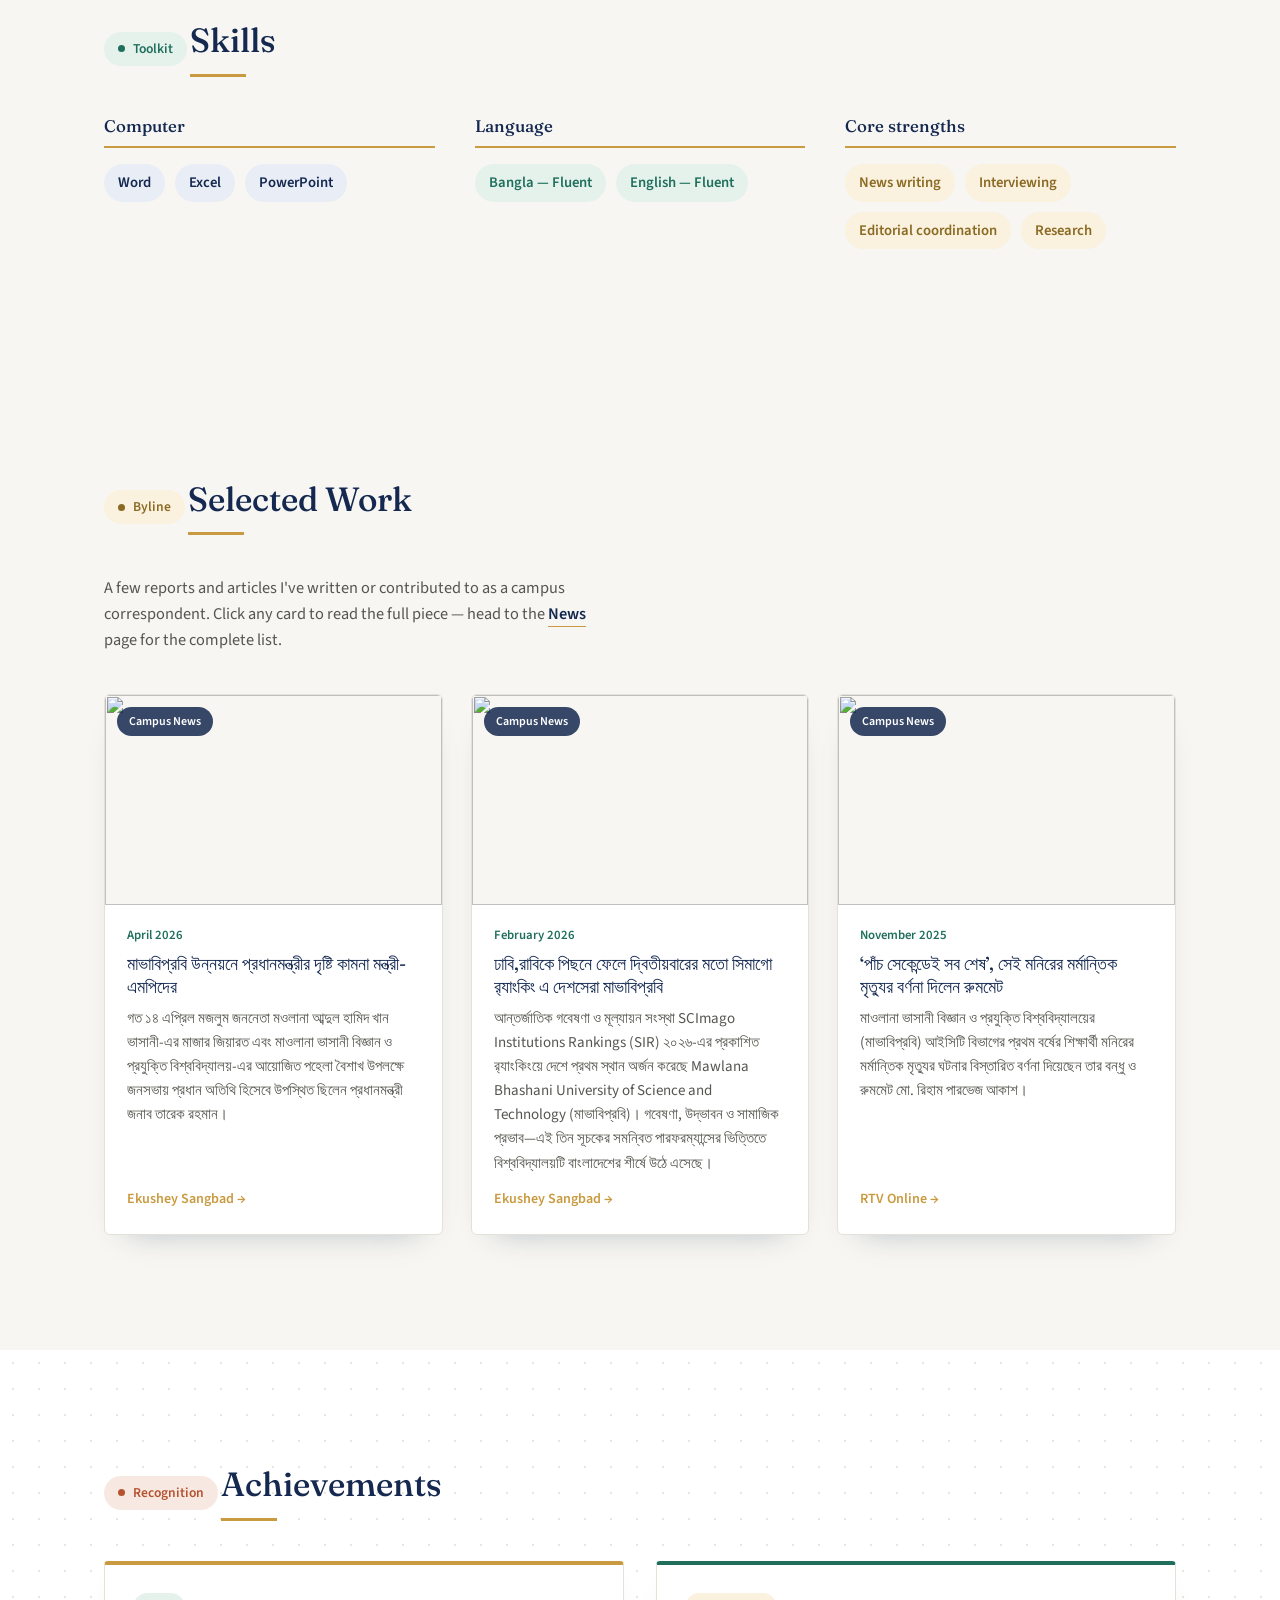
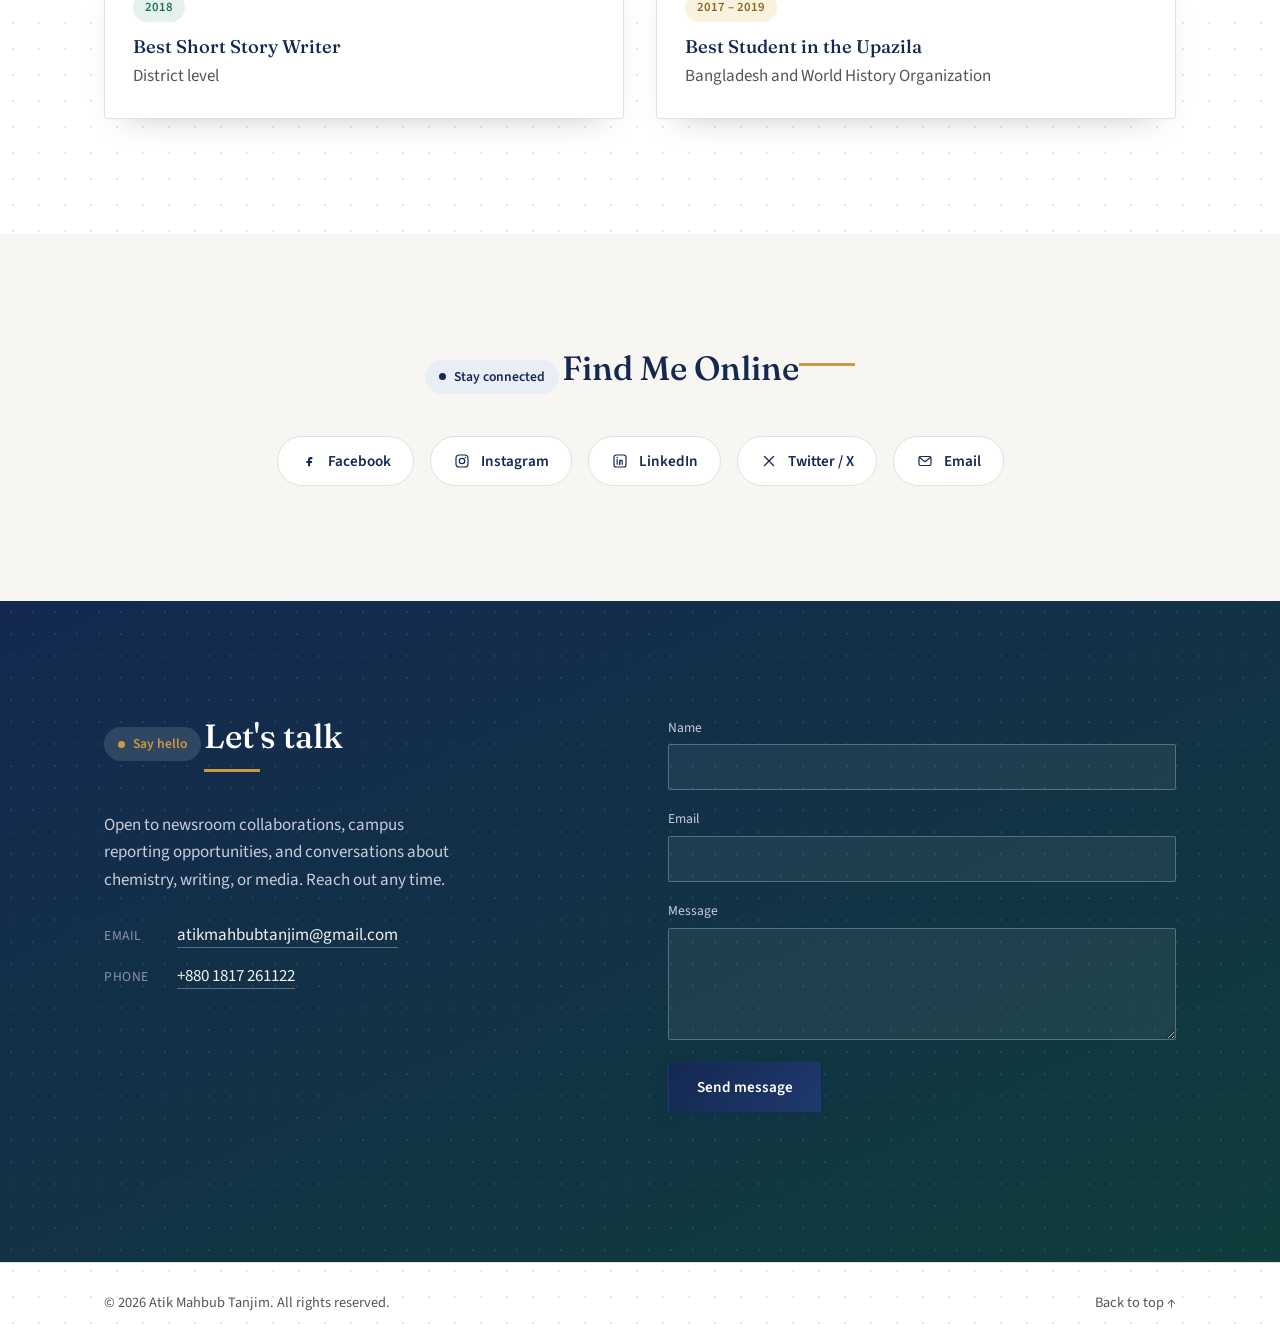
==== commit 5536dc86: "adding data" ====
--- a/index.html
+++ b/index.html
@@ -110,8 +110,8 @@
             <span class="fact-label">Newsrooms contributed to</span>
           </div>
           <div class="fact">
-            <span class="fact-value">2</span>
-            <span class="fact-label">Languages — Bangla &amp; English</span>
+            <span class="fact-value">10+</span>
+            <span class="fact-label">News Covered</span>
           </div>
         </div>
       </div>
@@ -292,7 +292,7 @@
       <ul class="social-list">
         <!-- Demo links — replace href="#" with your real profile URLs -->
         <li>
-          <a href="#" class="social-link" aria-label="Facebook" target="_blank" rel="noopener">
+          <a href="https://www.facebook.com/share/188GMNmBcn/" class="social-link" aria-label="Facebook" target="_blank" rel="noopener">
             <svg viewBox="0 0 24 24" fill="none" xmlns="http://www.w3.org/2000/svg" aria-hidden="true">
               <path d="M14 9.5h2.5V6.8h-2.5c-2 0-3.3 1.3-3.3 3.3v1.9H8.5v2.8h2.2V19h2.8v-4.2h2.2l.4-2.8h-2.6v-1.6c0-.6.4-.9.9-.9Z" fill="currentColor"/>
             </svg>
@@ -300,7 +300,7 @@
           </a>
         </li>
         <li>
-          <a href="#" class="social-link" aria-label="Instagram" target="_blank" rel="noopener">
+          <a href="https://www.instagram.com/atik_on_vibes?stkn=aW90NDZ1NDkzN25z" class="social-link" aria-label="Instagram" target="_blank" rel="noopener">
             <svg viewBox="0 0 24 24" fill="none" xmlns="http://www.w3.org/2000/svg" aria-hidden="true">
               <rect x="4" y="4" width="16" height="16" rx="4.5" stroke="currentColor" stroke-width="1.6"/>
               <circle cx="12" cy="12" r="3.6" stroke="currentColor" stroke-width="1.6"/>
